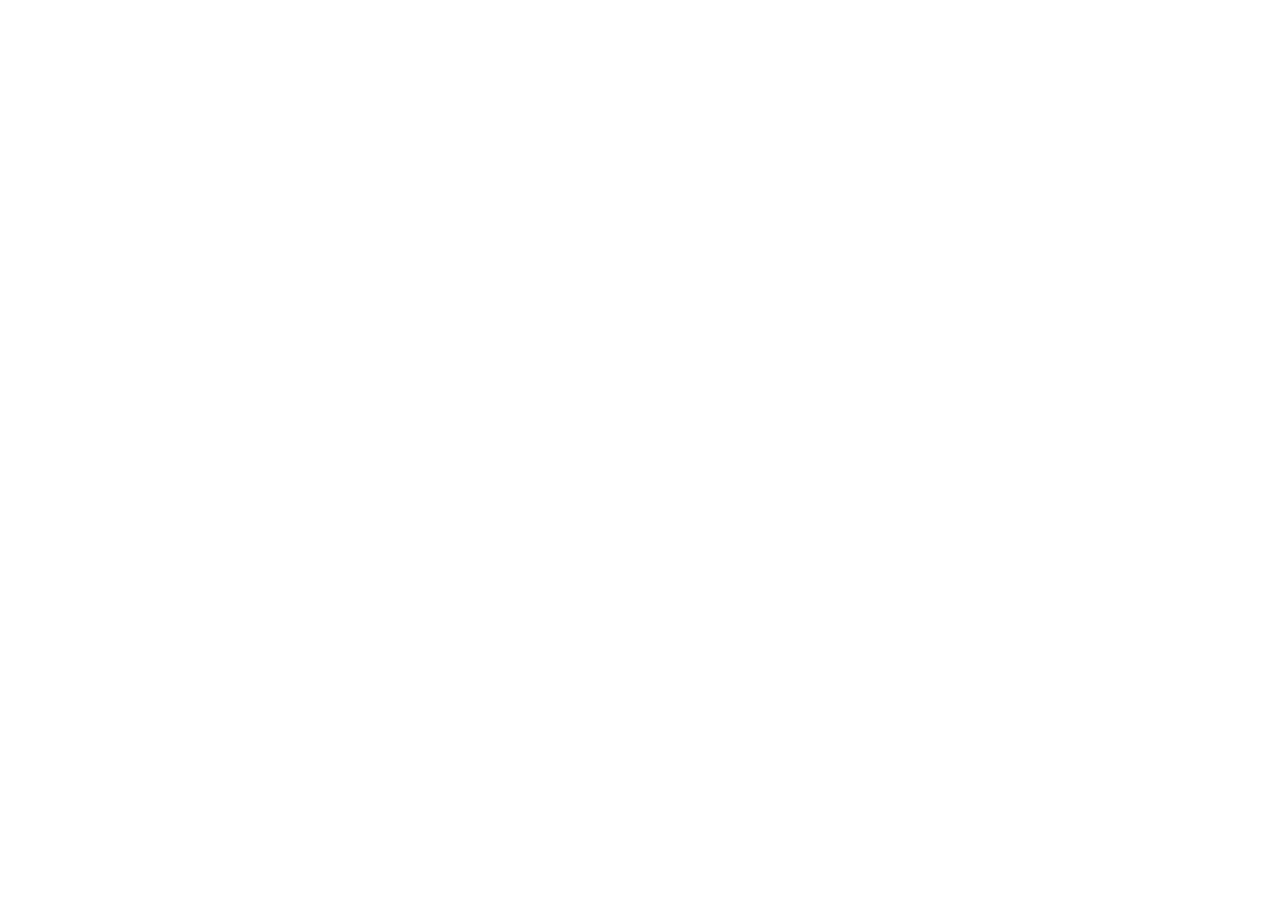
==== public/index.html @ 8504b00a "Initial commit: scaffold do site estático São Miguel Estrutura base em public/, deploy via cPanel Gi" ====
<!doctype html>
<html lang="pt-BR">
<head>
  <meta charset="utf-8">
  <meta name="viewport" content="width=device-width, initial-scale=1">
  <title>São Miguel</title>
  <meta name="description" content="">

  <!-- Open Graph -->
  <meta property="og:type" content="website">
  <meta property="og:title" content="São Miguel">
  <meta property="og:description" content="">
  <meta property="og:image" content="assets/img/og.jpg">

  <link rel="icon" href="assets/img/favicon.svg" type="image/svg+xml">
  <link rel="stylesheet" href="assets/css/style.css">
</head>
<body>

  <header class="site-header">
    <!-- navegação -->
  </header>

  <main id="conteudo">
    <!-- seções do site -->
  </main>

  <footer class="site-footer">
    <!-- rodapé -->
  </footer>

  <script src="assets/js/main.js" defer></script>
</body>
</html>
---- public/assets/css/style.css ----
/* ===========================================================
   São Miguel — folha de estilo principal
   =========================================================== */

/* 1. Tokens -------------------------------------------------- */
:root {
  --cor-fundo: #ffffff;
  --cor-texto: #1a1a1a;
  --cor-destaque: #0057b8;

  --fonte-base: system-ui, -apple-system, "Segoe UI", Roboto, sans-serif;
  --largura-max: 1200px;
  --espaco: 1rem;
}

/* 2. Reset --------------------------------------------------- */
*, *::before, *::after { box-sizing: border-box; }
body, h1, h2, h3, p, figure, ul, ol { margin: 0; padding: 0; }
ul, ol { list-style: none; }
img, video { max-width: 100%; height: auto; display: block; }
a { color: inherit; }

/* 3. Base ---------------------------------------------------- */
body {
  font-family: var(--fonte-base);
  color: var(--cor-texto);
  background: var(--cor-fundo);
  line-height: 1.6;
  -webkit-font-smoothing: antialiased;
}

/* 4. Layout -------------------------------------------------- */
.container {
  width: 100%;
  max-width: var(--largura-max);
  margin-inline: auto;
  padding-inline: var(--espaco);
}

/* 5. Componentes --------------------------------------------- */
/* .site-header { } */
/* .site-footer { } */

/* 6. Utilitários --------------------------------------------- */
.visually-hidden {
  position: absolute;
  width: 1px; height: 1px;
  overflow: hidden;
  clip-path: inset(50%);
  white-space: nowrap;
}
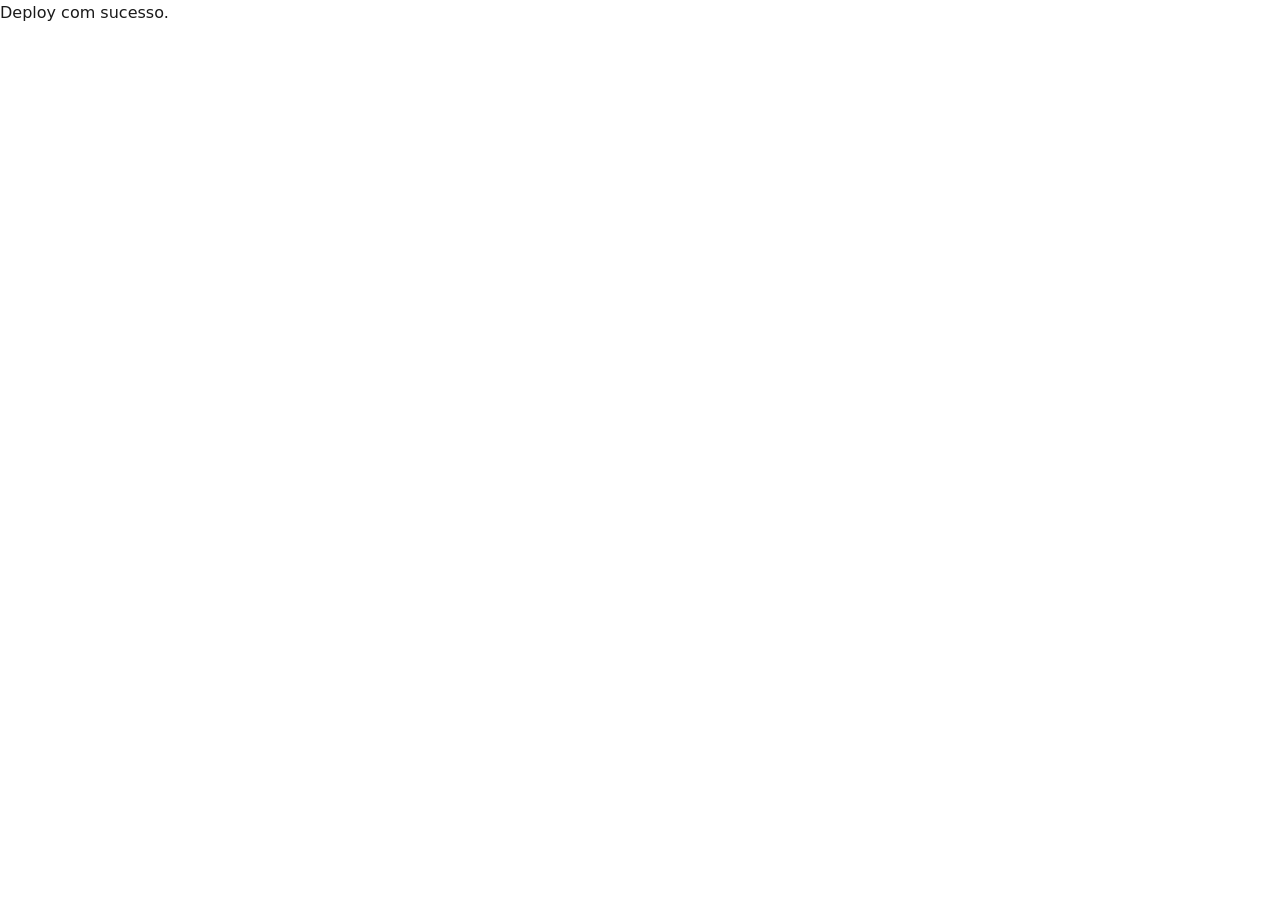
==== commit 823ea793: "Simplifica index.html para testar deploy Página placeholder com "Deploy com sucesso" para validar o " ====
--- a/public/index.html
+++ b/public/index.html
@@ -17,17 +17,9 @@
 </head>
 <body>
 
-  <header class="site-header">
-    <!-- navegação -->
-  </header>
-
   <main id="conteudo">
-    <!-- seções do site -->
+    <p>Deploy com sucesso.</p>
   </main>
-
-  <footer class="site-footer">
-    <!-- rodapé -->
-  </footer>
 
   <script src="assets/js/main.js" defer></script>
 </body>
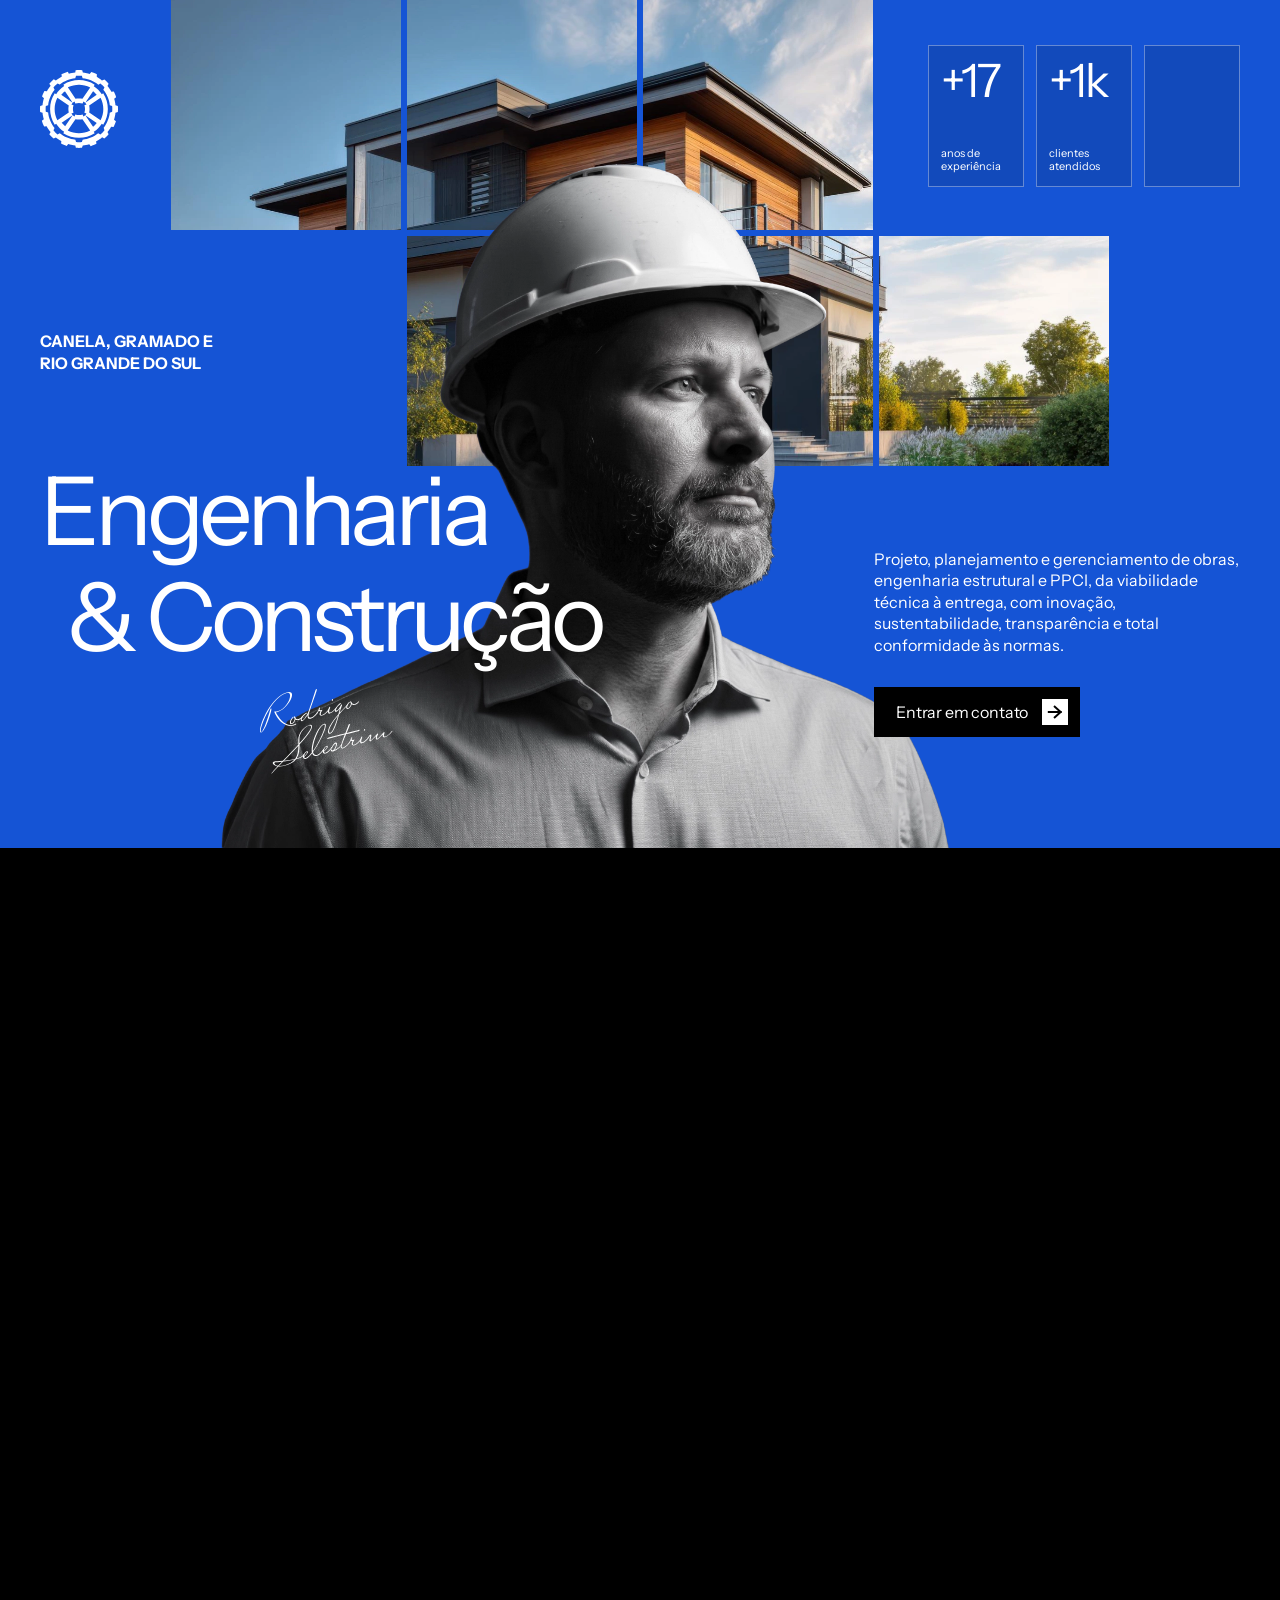
==== commit f55a216a: "primeiro deploy" ====
--- a/public/index.html
+++ b/public/index.html
@@ -13,12 +13,84 @@
   <meta property="og:image" content="assets/img/og.jpg">
 
   <link rel="icon" href="assets/img/favicon.svg" type="image/svg+xml">
+
+  <link rel="preconnect" href="https://fonts.googleapis.com">
+  <link rel="preconnect" href="https://fonts.gstatic.com" crossorigin>
+  <link rel="stylesheet" href="https://fonts.googleapis.com/css2?family=Instrument+Sans:wght@400;500;700&display=swap">
+
   <link rel="stylesheet" href="assets/css/style.css">
 </head>
 <body>
 
+  <header class="site-header">
+    <div class="container">
+      <a class="site-header__logo" href="./" aria-label="São Miguel — página inicial">
+        <img src="assets/img/logo_branca.svg" alt="São Miguel" width="78" height="78">
+      </a>
+    </div>
+  </header>
+
   <main id="conteudo">
-    <p>Deploy com sucesso.</p>
+    <section class="hero">
+      <div class="hero__grade" role="presentation"></div>
+      <img class="hero__retrato" src="assets/img/rodrigo.webp" alt="Rodrigo" width="728" height="684">
+
+      <div class="hero__numeros container">
+        <div class="card-numero">
+          <strong>+17</strong>
+          <span>anos de experiência</span>
+        </div>
+        <div class="card-numero">
+          <strong>+1k</strong>
+          <span>clientes atendidos</span>
+        </div>
+        <div class="card-numero" aria-hidden="true"></div>
+      </div>
+
+      <div class="hero__local container">
+        <p>Canela, Gramado e Rio Grande do Sul</p>
+      </div>
+
+      <div class="hero__conteudo container">
+        <!-- Os dois espaços rígidos dão o avanço estético da segunda linha. -->
+        <h1 class="hero__titulo">Engenharia<br><span class="hero__avanco">&nbsp;&nbsp;</span>&amp; Construção</h1>
+        <div class="hero__acao">
+          <h2 class="hero__descricao">
+            Projeto, planejamento e gerenciamento de obras, engenharia estrutural e
+            PPCI, da viabilidade técnica à entrega, com inovação, sustentabilidade,
+            transparência e total conformidade às normas.
+          </h2>
+
+          <a class="botao" href="#contato">
+            <span class="botao__mascara">
+              <span class="botao__trilho">
+                <span class="botao__texto">Entrar em contato</span>
+                <span class="botao__texto" aria-hidden="true">Entrar em contato</span>
+              </span>
+            </span>
+            <span class="botao__icone" aria-hidden="true">
+              <span class="botao__icone-caixa"></span>
+              <span class="botao__icone-mascara">
+                <span class="botao__icone-trilho">
+                  <svg viewBox="0 0 16 16" fill="none" stroke="currentColor" stroke-width="1.8" stroke-linecap="square">
+                    <path d="M2.5 8h10.5"></path><path d="M7.8 3.3L13 8l-5.2 4.7"></path>
+                  </svg>
+                  <svg viewBox="0 0 16 16" fill="none" stroke="currentColor" stroke-width="1.8" stroke-linecap="square">
+                    <path d="M2.5 8h10.5"></path><path d="M7.8 3.3L13 8l-5.2 4.7"></path>
+                  </svg>
+                </span>
+              </span>
+            </span>
+          </a>
+        </div>
+      </div>
+
+      <div class="hero__assinatura container">
+        <img src="assets/img/assinatura-rodrigo-selestrim.svg" alt="Rodrigo Selestrim" width="133" height="85">
+      </div>
+    </section>
+
+    <section class="dobra-2"><!-- conteúdo a definir --></section>
   </main>
 
   <script src="assets/js/main.js" defer></script>
--- a/public/assets/css/style.css
+++ b/public/assets/css/style.css
@@ -4,11 +4,20 @@
 
 /* 1. Tokens -------------------------------------------------- */
 :root {
-  --cor-fundo: #ffffff;
-  --cor-texto: #1a1a1a;
+  --cor-fundo: #1554d5;
+  --cor-texto: #ffffff;
   --cor-destaque: #0057b8;
 
-  --fonte-base: system-ui, -apple-system, "Segoe UI", Roboto, sans-serif;
+  --cor-fundo-escuro: #0b2f8a;
+  --botao-preto: #000;
+  --curva: cubic-bezier(0.85, 0, 0.15, 1);
+  --duracao: 0.65s;
+
+  --quadrado: 230px;
+  --vao: 6px;
+  --passo: calc(var(--quadrado) + var(--vao));
+
+  --fonte-base: "Instrument Sans", system-ui, -apple-system, "Segoe UI", Roboto, sans-serif;
   --largura-max: 1200px;
   --espaco: 1rem;
 }
@@ -30,18 +39,490 @@
 }
 
 /* 4. Layout -------------------------------------------------- */
+/* Coluna de conteúdo: exatamente 1200px a partir de 1232px de viewport;
+   abaixo disso encosta nas margens laterais. */
 .container {
-  width: 100%;
-  max-width: var(--largura-max);
+  width: min(100% - 2 * var(--espaco), var(--largura-max));
   margin-inline: auto;
-  padding-inline: var(--espaco);
 }
 
 /* 5. Componentes --------------------------------------------- */
-/* .site-header { } */
-/* .site-footer { } */
-
-/* 6. Utilitários --------------------------------------------- */
+/* Sobreposto à primeira dobra, sem ocupar espaço no fluxo. */
+.site-header {
+  position: absolute;
+  top: 70px;
+  left: 0;
+  right: 0;
+  z-index: 2;
+}
+
+.site-header__logo {
+  display: inline-block;
+  width: 78px;
+}
+
+.hero {
+  position: relative;
+  height: 848px;
+  background: var(--cor-fundo);
+}
+
+/* Placeholder: só dá comprimento à página enquanto o conteúdo não existe. */
+.dobra-2 {
+  height: 1080px;
+  background: #000;
+}
+
+/* Cards de números, encostados na direita da coluna.
+   O terceiro é vazio, só compõe o ritmo da grade. */
+.hero__numeros {
+  position: absolute;
+  z-index: 1;
+  top: 45px;
+  left: 0;
+  right: 0;
+  margin-inline: auto;
+
+  display: flex;
+  justify-content: flex-end;
+  gap: 12px;
+}
+
+.card-numero {
+  display: flex;
+  flex-direction: column;
+  justify-content: space-between;
+
+  width: 96px;
+  height: 142px;
+  padding: 12px;
+  border: 1px solid rgb(255 255 255 / 0.35);
+  background: rgb(0 0 0 / 0.12);
+}
+
+.card-numero strong {
+  font-size: 46px;
+  line-height: 1;
+  font-weight: 400;
+  letter-spacing: -0.03em;
+}
+
+.card-numero span {
+  font-size: 11px;
+  line-height: 1.25;
+}
+
+/* Localidade, acima do título. A largura da caixa é que quebra a linha
+   depois de "e". */
+.hero__local {
+  position: absolute;
+  z-index: 1;
+  top: 330px;
+  left: 0;
+  right: 0;
+  margin-inline: auto;
+}
+
+.hero__local p {
+  width: 200px;
+  font-size: 16px;
+  line-height: 22px;
+  font-weight: 700;
+  text-transform: uppercase;
+}
+
+/* Título à esquerda e descrição à direita: a última linha de cada um
+   assenta na mesma linha de base. */
+.hero__conteudo {
+  position: absolute;
+  z-index: 1; /* o texto passa por cima do retrato */
+  bottom: 178px;
+  left: 0;
+  right: 0;
+  margin-inline: auto;
+
+  display: flex;
+  justify-content: space-between;
+  align-items: flex-end; /* fallback */
+  align-items: last baseline;
+  gap: var(--espaco);
+}
+
+.hero__titulo {
+  font-size: 95px;
+  line-height: 106px;
+  font-weight: 400;
+  letter-spacing: -0.06em;
+}
+
+/* O botão fica fora do fluxo para não virar a última linha da coluna —
+   é a linha de base do h2 que precisa casar com a do h1. */
+.hero__acao {
+  position: relative;
+  width: 366px;
+  flex: none;
+}
+
+.hero__descricao {
+  font-size: 16px;
+  line-height: 1.35;
+  font-weight: 400;
+}
+
+.botao {
+  position: absolute;
+  top: calc(100% + 30px);
+  left: 0;
+
+  display: inline-flex;
+  align-items: center;
+  gap: 14px;
+  padding: 12px 12px 12px 22px;
+
+  background: var(--botao-preto);
+  color: #fff;
+  font-size: 16px;
+  text-decoration: none;
+  cursor: pointer;
+
+  overflow: hidden;
+  isolation: isolate;
+}
+
+/* Preenchimento que sobe de baixo. */
+.botao::before {
+  content: "";
+  position: absolute;
+  inset: 0;
+  z-index: -1;
+  background: var(--cor-fundo-escuro);
+  transform: translate3d(0, 100%, 0);
+  transition: transform var(--duracao) var(--curva);
+  will-change: transform;
+}
+
+.botao:focus-visible::before {
+  transform: translate3d(0, 0, 0);
+}
+
+/* Texto duplicado: o trilho sobe uma linha e a segunda cópia toma o lugar. */
+.botao__mascara {
+  display: inline-block;
+  height: 22px;
+  overflow: hidden;
+}
+
+.botao__trilho {
+  display: flex;
+  flex-direction: column;
+  transition: transform var(--duracao) var(--curva);
+  will-change: transform;
+}
+
+.botao__texto {
+  display: block;
+  height: 22px;
+  line-height: 22px;
+  white-space: nowrap;
+  letter-spacing: -0.01em;
+}
+
+.botao:focus-visible .botao__trilho {
+  transform: translate3d(0, -22px, 0);
+}
+
+/* Seta: o trilho tem duas cópias e desliza na horizontal. */
+.botao__icone {
+  position: relative;
+  display: inline-flex;
+  flex: none;
+  width: 26px;
+  height: 26px;
+}
+
+/* O giro é imperceptível no início e no fim (quadrado), mas no meio do
+   percurso as pontas varrem para fora da caixa — é isso que se vê. */
+.botao__icone-caixa {
+  position: absolute;
+  inset: 0;
+  z-index: 1;
+  background: #fff;
+  transition: transform var(--duracao) var(--curva);
+  will-change: transform;
+}
+
+.botao:focus-visible .botao__icone-caixa {
+  transform: rotate(90deg);
+}
+
+.botao__icone-mascara {
+  position: absolute;
+  inset: 0;
+  z-index: 2;
+  overflow: hidden;
+  pointer-events: none;
+}
+
+.botao__icone-trilho {
+  position: absolute;
+  top: 0;
+  left: 0;
+  display: flex;
+  align-items: center;
+  width: 52px;
+  height: 26px;
+  color: var(--botao-preto);
+  transform: translate3d(-26px, 0, 0);
+  transition: transform var(--duracao) var(--curva);
+  will-change: transform;
+}
+
+.botao__icone-trilho svg {
+  flex: none;
+  box-sizing: border-box;
+  width: 26px;
+  height: 26px;
+  padding: 4px;
+}
+
+.botao:focus-visible .botao__icone-trilho {
+  transform: translate3d(0, 0, 0);
+}
+
+/* O :hover só vale onde existe mouse. No toque ele fica retido depois do tap:
+   o preenchimento subia e não voltava mais. */
+@media (hover: hover) and (pointer: fine) {
+  .botao:hover::before {
+    transform: translate3d(0, 0, 0);
+  }
+
+  .botao:hover .botao__trilho {
+    transform: translate3d(0, -22px, 0);
+  }
+
+  .botao:hover .botao__icone-caixa {
+    transform: rotate(90deg);
+  }
+
+  .botao:hover .botao__icone-trilho {
+    transform: translate3d(0, 0, 0);
+  }
+}
+
+/* No toque, o preenchimento aparece só enquanto o dedo está pressionando. */
+@media (hover: none) {
+  .botao:active::before {
+    transform: translate3d(0, 0, 0);
+  }
+}
+
+@media (prefers-reduced-motion: reduce) {
+  .botao,
+  .botao::before,
+  .botao__trilho,
+  .botao__icone-caixa,
+  .botao__icone-trilho {
+    transition-duration: 1ms;
+  }
+}
+
+/* Assinatura, recuada em relação à coluna e logo abaixo do título.
+   O container ocupa a coluna inteira; sem pointer-events: none ele cobriria
+   o botão, que fica logo atrás dele. */
+.hero__assinatura {
+  position: absolute;
+  z-index: 1;
+  pointer-events: none;
+  bottom: 74px;
+  left: 0;
+  right: 0;
+  margin-inline: auto;
+}
+
+.hero__assinatura img {
+  width: 133px;
+  margin-inline-start: 220px;
+}
+
+/* Retrato colado no rodapé da dobra. O deslocamento compensa o vazio
+   à esquerda do recorte, centralizando a figura e não o arquivo. */
+.hero__retrato {
+  position: absolute;
+  bottom: 0;
+  left: 50%;
+  translate: calc(-50% - 55px) 0;
+  width: 728px;
+}
+
+/* Grade de 4×2 quadrados que mascara a imagem de fundo.
+   Faltam, de propósito, o quadrado superior direito e o inferior esquerdo. */
+.hero__grade {
+  width: calc(4 * var(--quadrado) + 3 * var(--vao));
+  height: calc(2 * var(--quadrado) + var(--vao));
+  margin-inline: auto;
+
+  background-image: url("../img/imagem-quadrados.webp");
+  background-size: cover;
+  background-position: center;
+
+  --celula: linear-gradient(#000 0 0);
+  mask-image: var(--celula), var(--celula), var(--celula),
+              var(--celula), var(--celula), var(--celula);
+  mask-size: var(--quadrado) var(--quadrado);
+  mask-repeat: no-repeat;
+  mask-position:
+    0 0,
+    var(--passo) 0,
+    calc(2 * var(--passo)) 0,
+    var(--passo) var(--passo),
+    calc(2 * var(--passo)) var(--passo),
+    calc(3 * var(--passo)) var(--passo);
+}
+
+/* 6. Mobile --------------------------------------------------- */
+/* Não há layout próprio de tablet: tudo abaixo de 1200px usa o mobile.
+   A dobra passa a ser empilhada e centralizada, com a grade sob o texto. */
+@media (max-width: 1199px) {
+  :root {
+    --quadrado: 140px;
+    --vao: 8px;
+  }
+
+  .site-header {
+    position: static;
+    padding-top: 32px;
+  }
+
+  .site-header .container {
+    display: flex;
+    justify-content: center;
+  }
+
+  .site-header__logo {
+    width: 56px;
+  }
+
+  .hero {
+    display: flex;
+    flex-direction: column;
+    align-items: center;
+    height: auto;
+    padding-top: 36px;
+    padding-bottom: 52px; /* espaço para o retrato, que fica absoluto */
+    overflow: hidden;
+    text-align: center;
+  }
+
+  /* De volta ao fluxo, na ordem do layout mobile. */
+  .hero__local,
+  .hero__conteudo,
+  .hero__numeros {
+    position: static;
+    inset: auto;
+  }
+
+  .hero__local  { order: 1; }
+  .hero__conteudo { order: 2; }
+  .hero__numeros  { order: 3; }
+  .hero__grade    { order: 4; }
+
+  .hero__local p {
+    width: auto;
+    font-size: 12px;
+  }
+
+  .hero__conteudo {
+    display: block;
+    margin-top: 18px;
+  }
+
+  /* Dimensionado para a maior linha ("& Construção") medir 330px a 390px de
+     tela. Em telas menores acompanha a largura, para não transbordar. */
+  .hero__titulo {
+    font-size: min(15.1vw, 59px);
+    line-height: 1.09;
+  }
+
+  /* O avanço estético só faz sentido com o título alinhado à esquerda. */
+  .hero__avanco { display: none; }
+
+  .hero__acao {
+    position: static;
+    width: auto;
+  }
+
+  .hero__descricao {
+    width: min(100%, 275px);
+    margin: 22px auto 0;
+    font-size: 16px;
+  }
+
+  /* Centralizado pelo text-align da dobra, por ser inline-flex.
+     Precisa continuar posicionado: com `static` o ::before se ancorava no
+     .hero e o preenchimento virava um retângulo do tamanho da dobra. */
+  .botao {
+    position: relative;
+    top: auto;
+    left: auto;
+    margin-top: 26px;
+  }
+
+  .hero__numeros {
+    justify-content: center;
+    margin-top: 36px;
+    gap: 12px;
+  }
+
+  .card-numero {
+    width: 76px;
+    height: 118px;
+    padding: 10px;
+    /* Fundo sólido: mesmo tom que o preto a 12% produzia sobre o azul. */
+    background: #124abb;
+  }
+
+  .card-numero strong { font-size: 36px; }
+  .card-numero span   { font-size: 10px; }
+
+  /* O terceiro card é só ritmo visual; no mobile ele sai. */
+  .card-numero[aria-hidden="true"] { display: none; }
+
+  .hero__grade {
+    margin-top: 40px;
+    /* A grade é mais larga que a tela. Margem automática resolveria para 0
+       e anularia o align-items: center, jogando tudo para a esquerda. */
+    margin-inline: 0;
+    align-self: center;
+  }
+
+  .hero__retrato {
+    /* a grade cria contexto de empilhamento (mask) e, com `order`, pinta
+       depois; sem z-index o retrato ficaria atrás dela. */
+    z-index: 1;
+    width: 420px;
+    max-width: none; /* o retrato transborda a tela de propósito */
+    translate: -50% 0; /* sem o deslocamento de 55px: aqui a figura é centrada */
+  }
+
+  /* Centralizada e deslocada para a esquerda, igual ao retrato: assim ela
+     acompanha o ombro em qualquer largura de tela. */
+  .hero__assinatura {
+    z-index: 2;
+    bottom: 120px;
+    right: auto;
+    left: 50%;
+    translate: calc(-50% - 78px) 0;
+    margin-inline: 0;
+    width: auto;
+  }
+
+  .hero__assinatura img {
+    width: 110px;
+    margin-inline-start: 0;
+  }
+}
+
+/* 7. Utilitários --------------------------------------------- */
 .visually-hidden {
   position: absolute;
   width: 1px; height: 1px;
